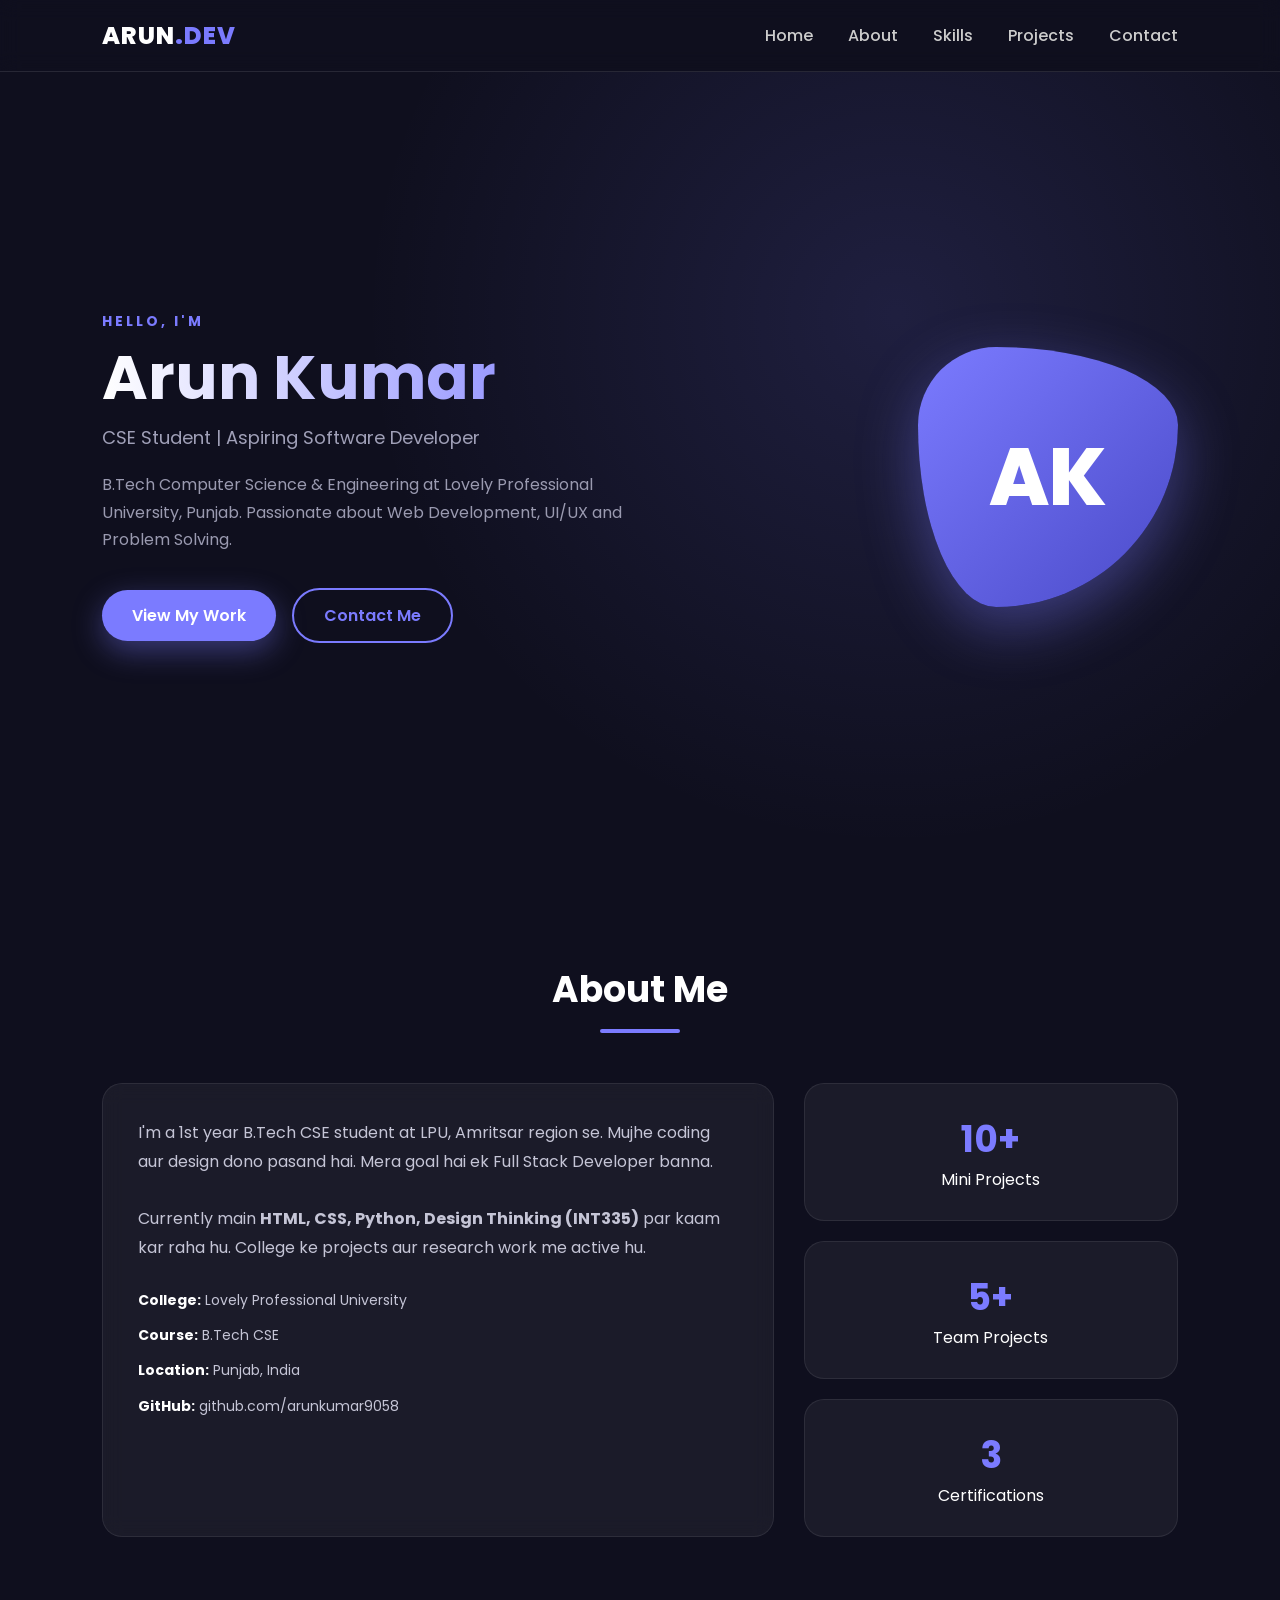
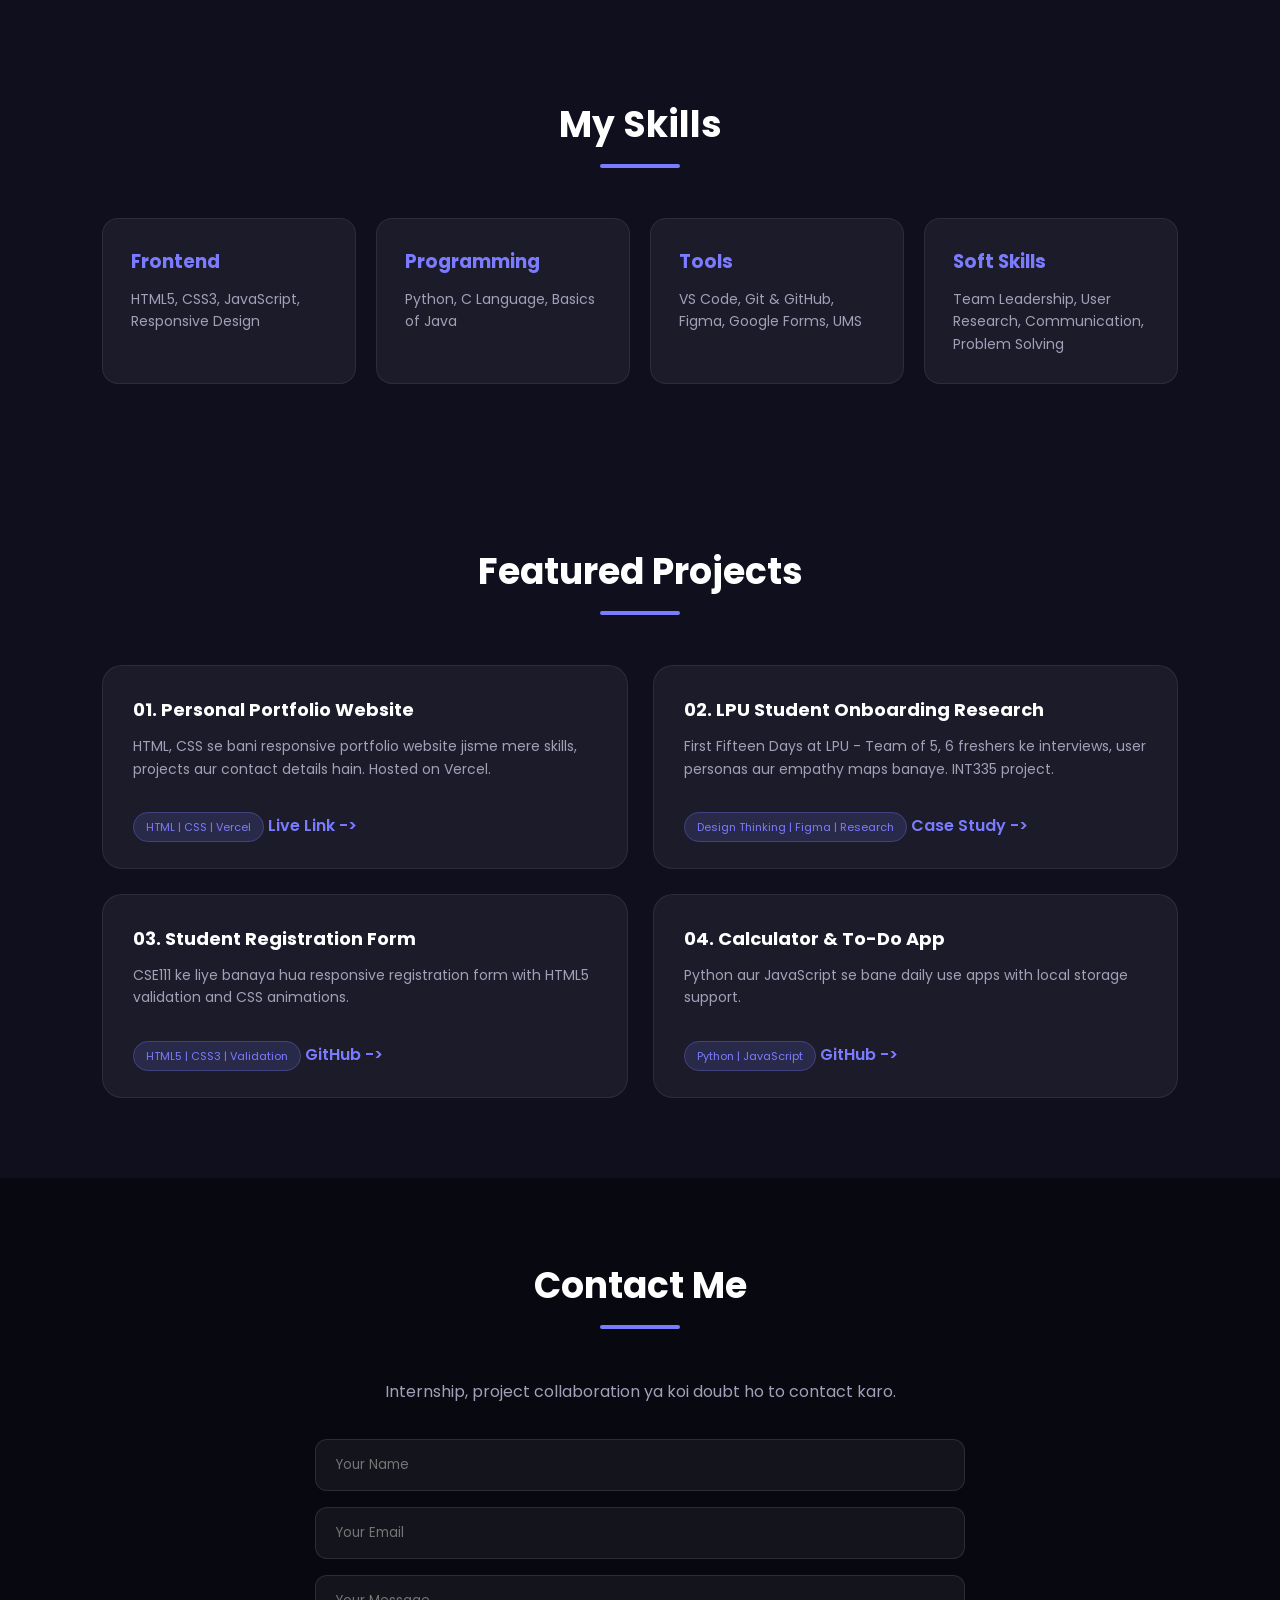
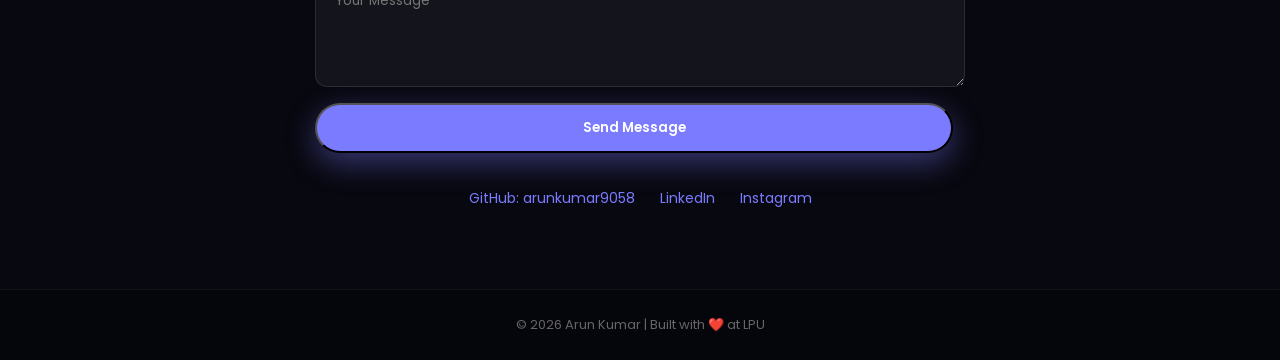
==== index.html @ 92331a38 "Rename portfolio.html to index.html" ====
<!DOCTYPE html>
<html lang="en">
<head>
    <meta charset="UTF-8">
    <meta name="viewport" content="width=device-width, initial-scale=1.0">
    <title>My Portfolio</title>
    <link rel="stylesheet" href="portfolio.css">
</head>
<body>
    <nav>
        <div class="logo">ARUN<span>.DEV</span></div>
        <ul>
            <li><a href="#home">Home</a></li>
            <li><a href="#about">About</a></li>
            <li><a href="#skills">Skills</a></li>
            <li><a href="#projects">Projects</a></li>
            <li><a href="#contact">Contact</a></li>
        </ul>
    </nav>

    <section id="home" class="hero">
        <div class="hero-text">
            <h4>Hello, I'm</h4>
            <h1>Arun Kumar</h1>
            <h2>CSE Student | Aspiring Software Developer</h2>
            <p>B.Tech Computer Science & Engineering at Lovely Professional University, Punjab. Passionate about Web Development, UI/UX and Problem Solving.</p>
            <div class="btns">
                <a href="#projects" class="btn primary">View My Work</a>
                <a href="#contact" class="btn outline">Contact Me</a>
            </div>
        </div>
        <div class="hero-img">
            <div class="circle">AK</div>
        </div>
    </section>

    <section id="about" class="section">
        <h2 class="title">About Me</h2>
        <div class="about-grid">
            <div class="about-card">
                <p>I'm a 1st year B.Tech CSE student at LPU, Amritsar region se. Mujhe coding aur design dono pasand hai. Mera goal hai ek Full Stack Developer banna.</p>
                <br>
                <p>Currently main <strong>HTML, CSS, Python, Design Thinking (INT335)</strong> par kaam kar raha hu. College ke projects aur research work me active hu.</p>
                <div class="info-list">
                    <span><b>College:</b> Lovely Professional University</span>
                    <span><b>Course:</b> B.Tech CSE</span>
                    <span><b>Location:</b> Punjab, India</span>
                    <span><b>GitHub:</b> github.com/arunkumar9058</span>
                </div>
            </div>
            <div class="stats">
                <div class="stat"><h3>10+</h3><p>Mini Projects</p></div>
                <div class="stat"><h3>5+</h3><p>Team Projects</p></div>
                <div class="stat"><h3>3</h3><p>Certifications</p></div>
            </div>
        </div>
    </section>

    <section id="skills" class="section dark">
        <h2 class="title">My Skills</h2>
        <div class="skill-grid">
            <div class="skill-box"><h3>Frontend</h3><p>HTML5, CSS3, JavaScript, Responsive Design</p></div>
            <div class="skill-box"><h3>Programming</h3><p>Python, C Language, Basics of Java</p></div>
            <div class="skill-box"><h3>Tools</h3><p>VS Code, Git & GitHub, Figma, Google Forms, UMS</p></div>
            <div class="skill-box"><h3>Soft Skills</h3><p>Team Leadership, User Research, Communication, Problem Solving</p></div>
        </div>
    </section>

    <section id="projects" class="section">
        <h2 class="title">Featured Projects</h2>
        <div class="project-grid">
            <div class="project-card">
                <h3>01. Personal Portfolio Website</h3>
                <p>HTML, CSS se bani responsive portfolio website jisme mere skills, projects aur contact details hain. Hosted on Vercel.</p>
                <span>HTML | CSS | Vercel</span>
                <a href="#">Live Link -></a>
            </div>
            <div class="project-card">
                <h3>02. LPU Student Onboarding Research</h3>
                <p>First Fifteen Days at LPU - Team of 5, 6 freshers ke interviews, user personas aur empathy maps banaye. INT335 project.</p>
                <span>Design Thinking | Figma | Research</span>
                <a href="#">Case Study -></a>
            </div>
            <div class="project-card">
                <h3>03. Student Registration Form</h3>
                <p>CSE111 ke liye banaya hua responsive registration form with HTML5 validation and CSS animations.</p>
                <span>HTML5 | CSS3 | Validation</span>
                <a href="#">GitHub -></a>
            </div>
            <div class="project-card">
                <h3>04. Calculator & To-Do App</h3>
                <p>Python aur JavaScript se bane daily use apps with local storage support.</p>
                <span>Python | JavaScript</span>
                <a href="#">GitHub -></a>
            </div>
        </div>
    </section>

    <section id="contact" class="section dark">
        <h2 class="title">Contact Me</h2>
        <div class="contact-box">
            <p>Internship, project collaboration ya koi doubt ho to contact karo.</p>
            <form>
                <input type="text" placeholder="Your Name" required>
                <input type="email" placeholder="Your Email" required>
                <textarea placeholder="Your Message" rows="4"></textarea>
                <button type="submit" class="btn primary">Send Message</button>
            </form>
            <div class="socials">
                <a href="#">GitHub: arunkumar9058</a>
                <a href="#">LinkedIn</a>
                <a href="#">Instagram</a>
            </div>
        </div>
    </section>

    <footer>©️ 2026 Arun Kumar | Built with ❤️ at LPU</footer>
</body>
</html>
---- portfolio.css ----
@import url('https://fonts.googleapis.com/css2?family=Poppins:wght@300;400;600;700&display=swap');

*{
    margin:0; padding:0; box-sizing:border-box;
    font-family: 'Poppins', sans-serif;
}
html{ scroll-behavior: smooth; }
body{ background:#0f0f1e; color:#fff; overflow-x:hidden; }

nav{
    display:flex; justify-content:space-between; align-items:center;
    padding:18px 8%; background:rgba(15,15,30,0.8);
    backdrop-filter: blur(10px);
    position:sticky; top:0; z-index:100;
    border-bottom:1px solid rgba(255,255,255,0.1);
}
.logo{ font-weight:800; font-size:24px; letter-spacing:1px; }
.logo span{ color:#7b7bff; }
nav ul{ display:flex; list-style:none; gap:35px; }
nav ul a{ text-decoration:none; color:#ccc; font-weight:500; transition:0.3s; }
nav ul a:hover{ color:#7b7bff; }


.hero{
    display:flex; justify-content:space-between; align-items:center;
    padding:100px 8%; min-height:90vh;
    background: radial-gradient(circle at 70% 30%, rgba(123,123,255,0.15), transparent 50%);
}
.hero-text h4{ color:#7b7bff; letter-spacing:3px; font-size:14px; text-transform:uppercase; }
.hero-text h1{ font-size:62px; line-height:1.1; margin:12px 0; background: linear-gradient(90deg,#fff,#7b7bff); -webkit-background-clip:text; -webkit-text-fill-color:transparent; }
.hero-text h2{ font-size:18px; color:#a0a0b8; font-weight:400; margin-bottom:15px; }
.hero-text p{ margin:20px 0 35px; max-width:520px; color:#9a9ab0; line-height:1.7; }
.btn{ padding:13px 30px; border-radius:50px; text-decoration:none; font-weight:600; display:inline-block; margin-right:12px; transition:0.3s; }
.primary{ background:#7b7bff; color:#fff; box-shadow:0 10px 30px rgba(123,123,255,0.4); }
.primary:hover{ transform:translateY(-3px); box-shadow:0 15px 35px rgba(123,123,255,0.5); }
.outline{ border:2px solid #7b7bff; color:#7b7bff; }
.outline:hover{ background:#7b7bff; color:#fff; }
.circle{
    width:260px; height:260px; background:linear-gradient(135deg,#7b7bff,#4a4ac8);
    border-radius:30% 70% 70% 30% / 30% 30% 70% 70%;
    display:flex; align-items:center; justify-content:center;
    color:#fff; font-size:80px; font-weight:800; 
    box-shadow:0 20px 60px rgba(123,123,255,0.4);
    animation: float 4s ease-in-out infinite;
}
@keyframes float{ 0%,100%{ transform:translateY(0); } 50%{ transform:translateY(-15px); } }


.section{ padding:80px 8%; }
.title{ font-size:36px; text-align:center; margin-bottom:50px; }
.title::after{ content:''; width:80px; height:4px; background:#7b7bff; display:block; margin:12px auto 0; border-radius:2px; }

.about-grid{ display:grid; grid-template-columns:1.8fr 1fr; gap:30px; }
.about-card{ background:rgba(255,255,255,0.05); padding:35px; border-radius:20px; border:1px solid rgba(255,255,255,0.08); backdrop-filter:blur(10px); line-height:1.8; color:#c5c5d6; }
.info-list{ margin-top:25px; display:flex; flex-direction:column; gap:10px; font-size:14px; }
.info-list b{ color:#fff; }
.stats{ display:flex; flex-direction:column; gap:20px; }
.stat{ background:rgba(255,255,255,0.05); padding:28px; text-align:center; border-radius:20px; border:1px solid rgba(255,255,255,0.08); }
.stat h3{ font-size:36px; color:#7b7bff; }

.skill-grid{ display:grid; grid-template-columns:repeat(4,1fr); gap:20px; }
.skill-box{ background:rgba(255,255,255,0.05); padding:28px; border-radius:16px; border:1px solid rgba(255,255,255,0.08); transition:0.3s; }
.skill-box:hover{ transform:translateY(-5px); border-color:#7b7bff; }
.skill-box h3{ margin-bottom:12px; color:#7b7bff; }
.skill-box p{ color:#a0a0b8; font-size:14px; line-height:1.6; }

.project-grid{ display:grid; grid-template-columns:repeat(2,1fr); gap:25px; }
.project-card{ background:rgba(255,255,255,0.05); padding:30px; border-radius:20px; border:1px solid rgba(255,255,255,0.08); transition:0.4s; }
.project-card:hover{ transform:translateY(-10px); background:rgba(255,255,255,0.08); border-color:#7b7bff; }
.project-card h3{ color:#fff; margin-bottom:12px; font-size:18px; }
.project-card p{ color:#a0a0b8; font-size:14px; margin-bottom:15px; line-height:1.6; }
.project-card span{ font-size:11px; background:rgba(123,123,255,0.15); color:#7b7bff; padding:6px 12px; border-radius:20px; border:1px solid rgba(123,123,255,0.3); }
.project-card a{ display:inline-block; margin-top:18px; color:#7b7bff; font-weight:600; text-decoration:none; }

#contact{ background:#080810; }
.contact-box{ max-width:650px; margin:0 auto; text-align:center; }
.contact-box p{ color:#a0a0b8; }
.contact-box form{ display:flex; flex-direction:column; gap:16px; margin-top:35px; }
.contact-box input, .contact-box textarea{ padding:15px 20px; border-radius:12px; border:1px solid rgba(255,255,255,0.1); background:rgba(255,255,255,0.05); color:#fff; outline:none; transition:0.3s; }
.contact-box input:focus, .contact-box textarea:focus{ border-color:#7b7bff; }
.socials{ margin-top:35px; display:flex; justify-content:center; gap:25px; }
.socials a{ color:#7b7bff; text-decoration:none; font-size:14px; }

footer{ text-align:center; padding:25px; background:#05050c; color:#666; font-size:13px; border-top:1px solid rgba(255,255,255,0.05); }

@media(max-width:900px){
    .hero{ flex-direction:column-reverse; text-align:center; gap:50px; padding:60px 8%; }
    .hero-text h1{ font-size:42px; }
    .about-grid, .skill-grid, .project-grid{ grid-template-columns:1fr; }
    nav ul{ display:none; }
}
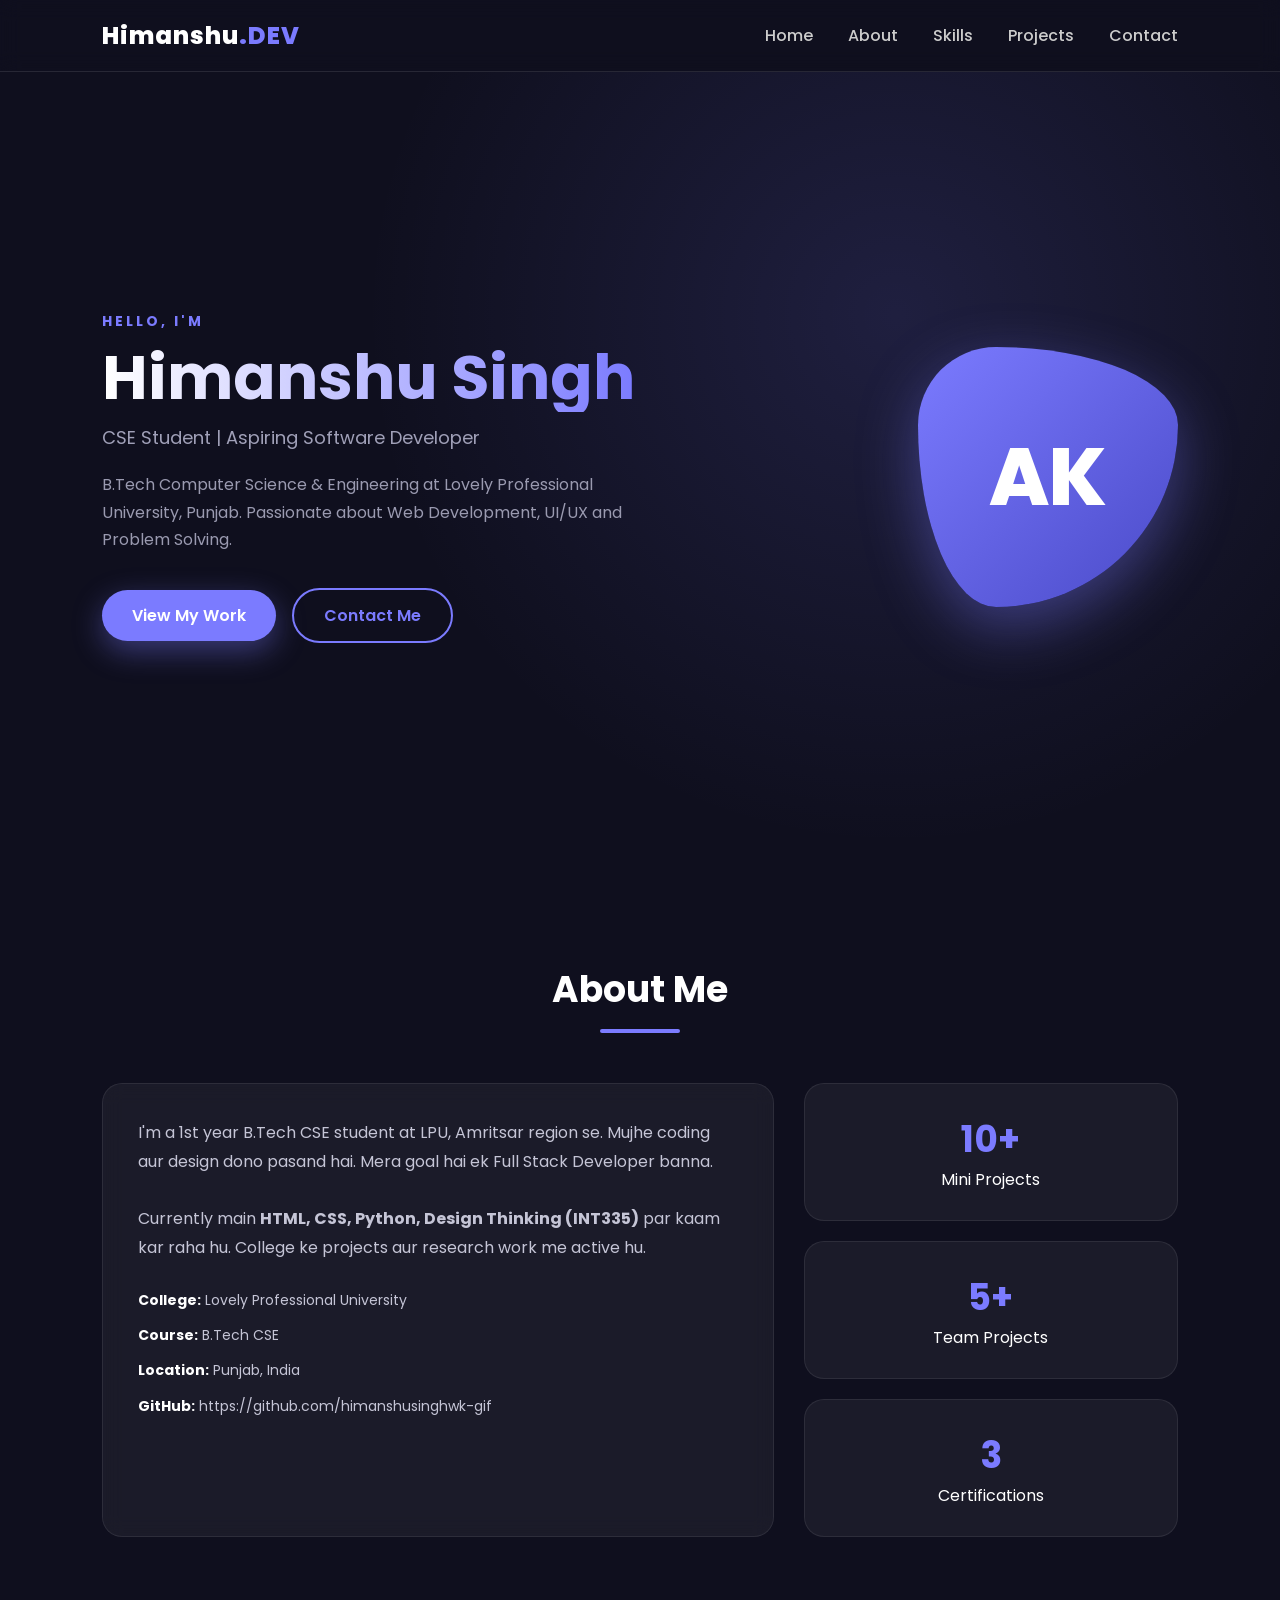
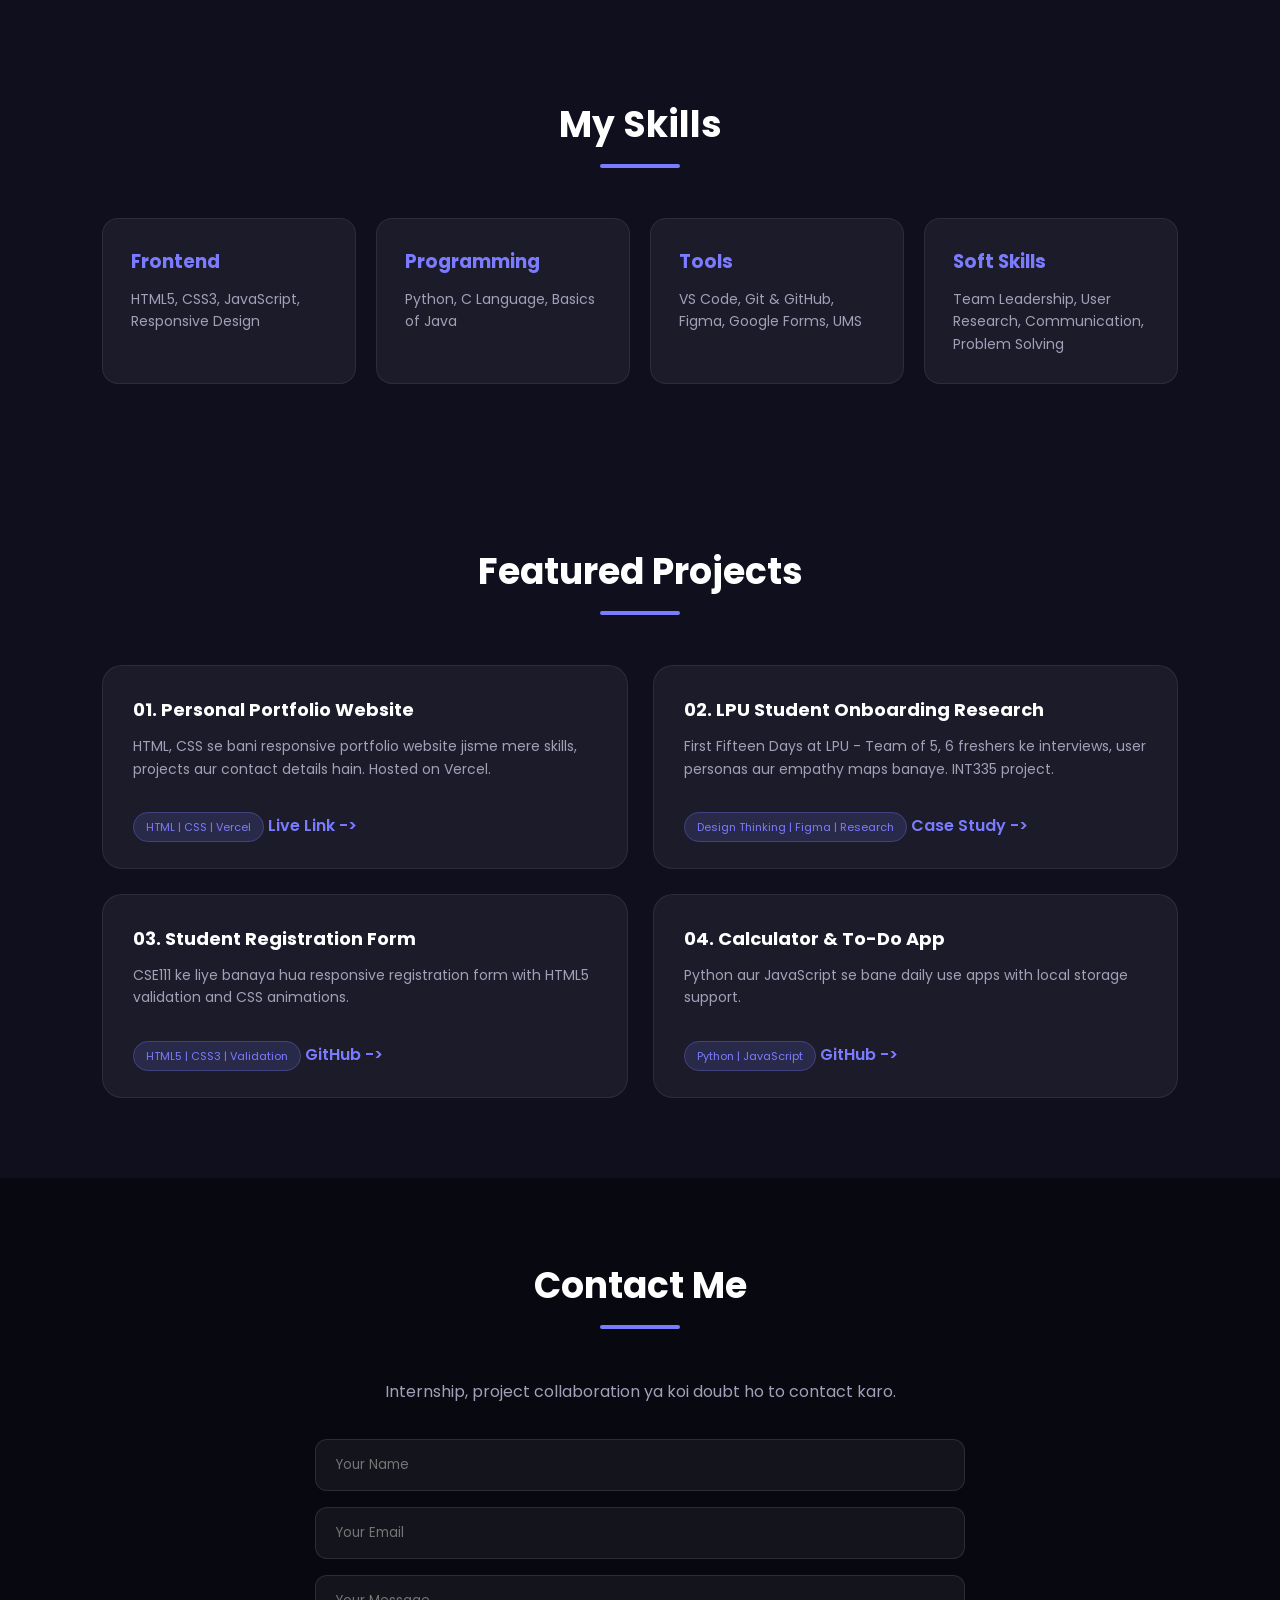
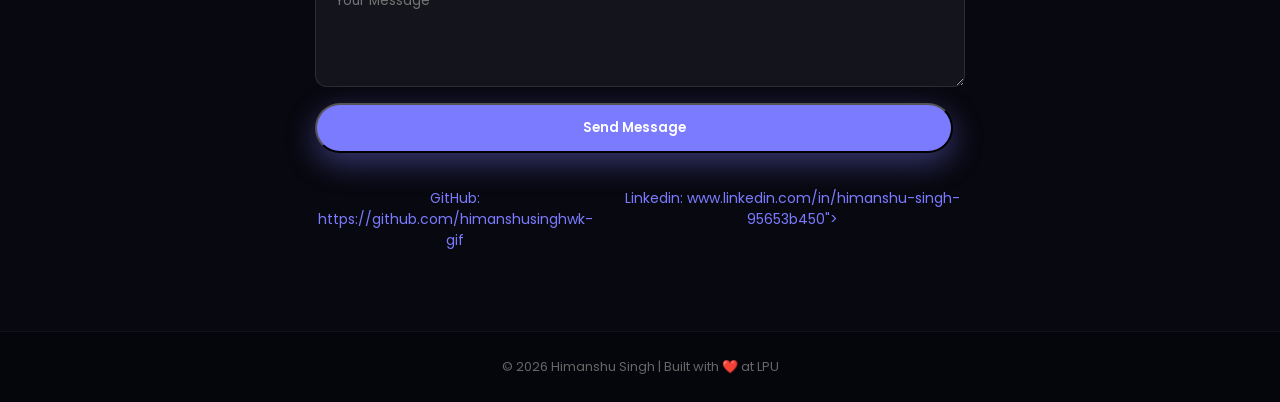
==== commit 978f994e: "Update index.html with Himanshu's details" ====
--- a/index.html
+++ b/index.html
@@ -8,7 +8,7 @@
 </head>
 <body>
     <nav>
-        <div class="logo">ARUN<span>.DEV</span></div>
+        <div class="logo">Himanshu<span>.DEV</span></div>
         <ul>
             <li><a href="#home">Home</a></li>
             <li><a href="#about">About</a></li>
@@ -21,7 +21,7 @@
     <section id="home" class="hero">
         <div class="hero-text">
             <h4>Hello, I'm</h4>
-            <h1>Arun Kumar</h1>
+            <h1>Himanshu Singh</h1>
             <h2>CSE Student | Aspiring Software Developer</h2>
             <p>B.Tech Computer Science & Engineering at Lovely Professional University, Punjab. Passionate about Web Development, UI/UX and Problem Solving.</p>
             <div class="btns">
@@ -45,7 +45,7 @@
                     <span><b>College:</b> Lovely Professional University</span>
                     <span><b>Course:</b> B.Tech CSE</span>
                     <span><b>Location:</b> Punjab, India</span>
-                    <span><b>GitHub:</b> github.com/arunkumar9058</span>
+                    <span><b>GitHub:</b> https://github.com/himanshusinghwk-gif</span>
                 </div>
             </div>
             <div class="stats">
@@ -107,13 +107,12 @@
                 <button type="submit" class="btn primary">Send Message</button>
             </form>
             <div class="socials">
-                <a href="#">GitHub: arunkumar9058</a>
-                <a href="#">LinkedIn</a>
-                <a href="#">Instagram</a>
+                <a href="#">GitHub: https://github.com/himanshusinghwk-gif</a>
+                <a href="#">Linkedin: www.linkedin.com/in/himanshu-singh-95653b450"></a>
             </div>
         </div>
     </section>
 
-    <footer>©️ 2026 Arun Kumar | Built with ❤️ at LPU</footer>
+    <footer>©️ 2026 Himanshu Singh | Built with ❤️ at LPU</footer>
 </body>
 </html>
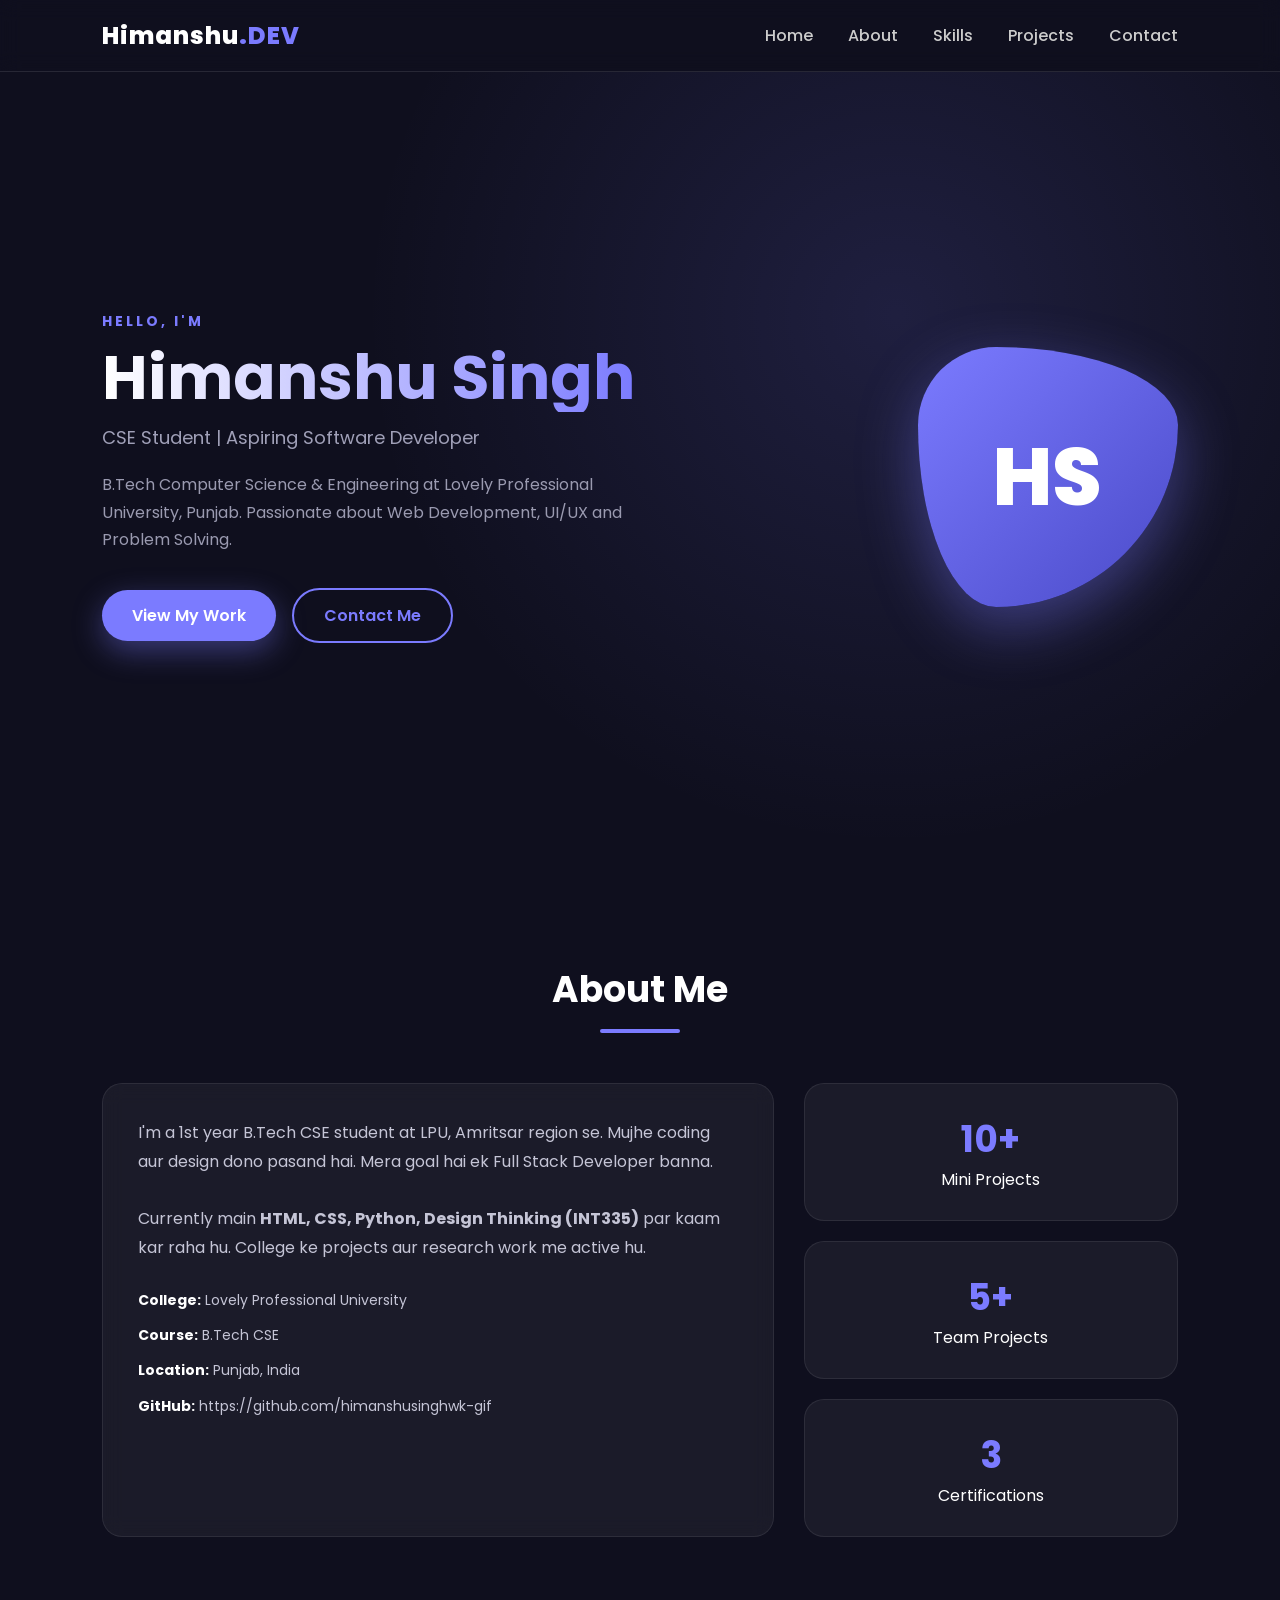
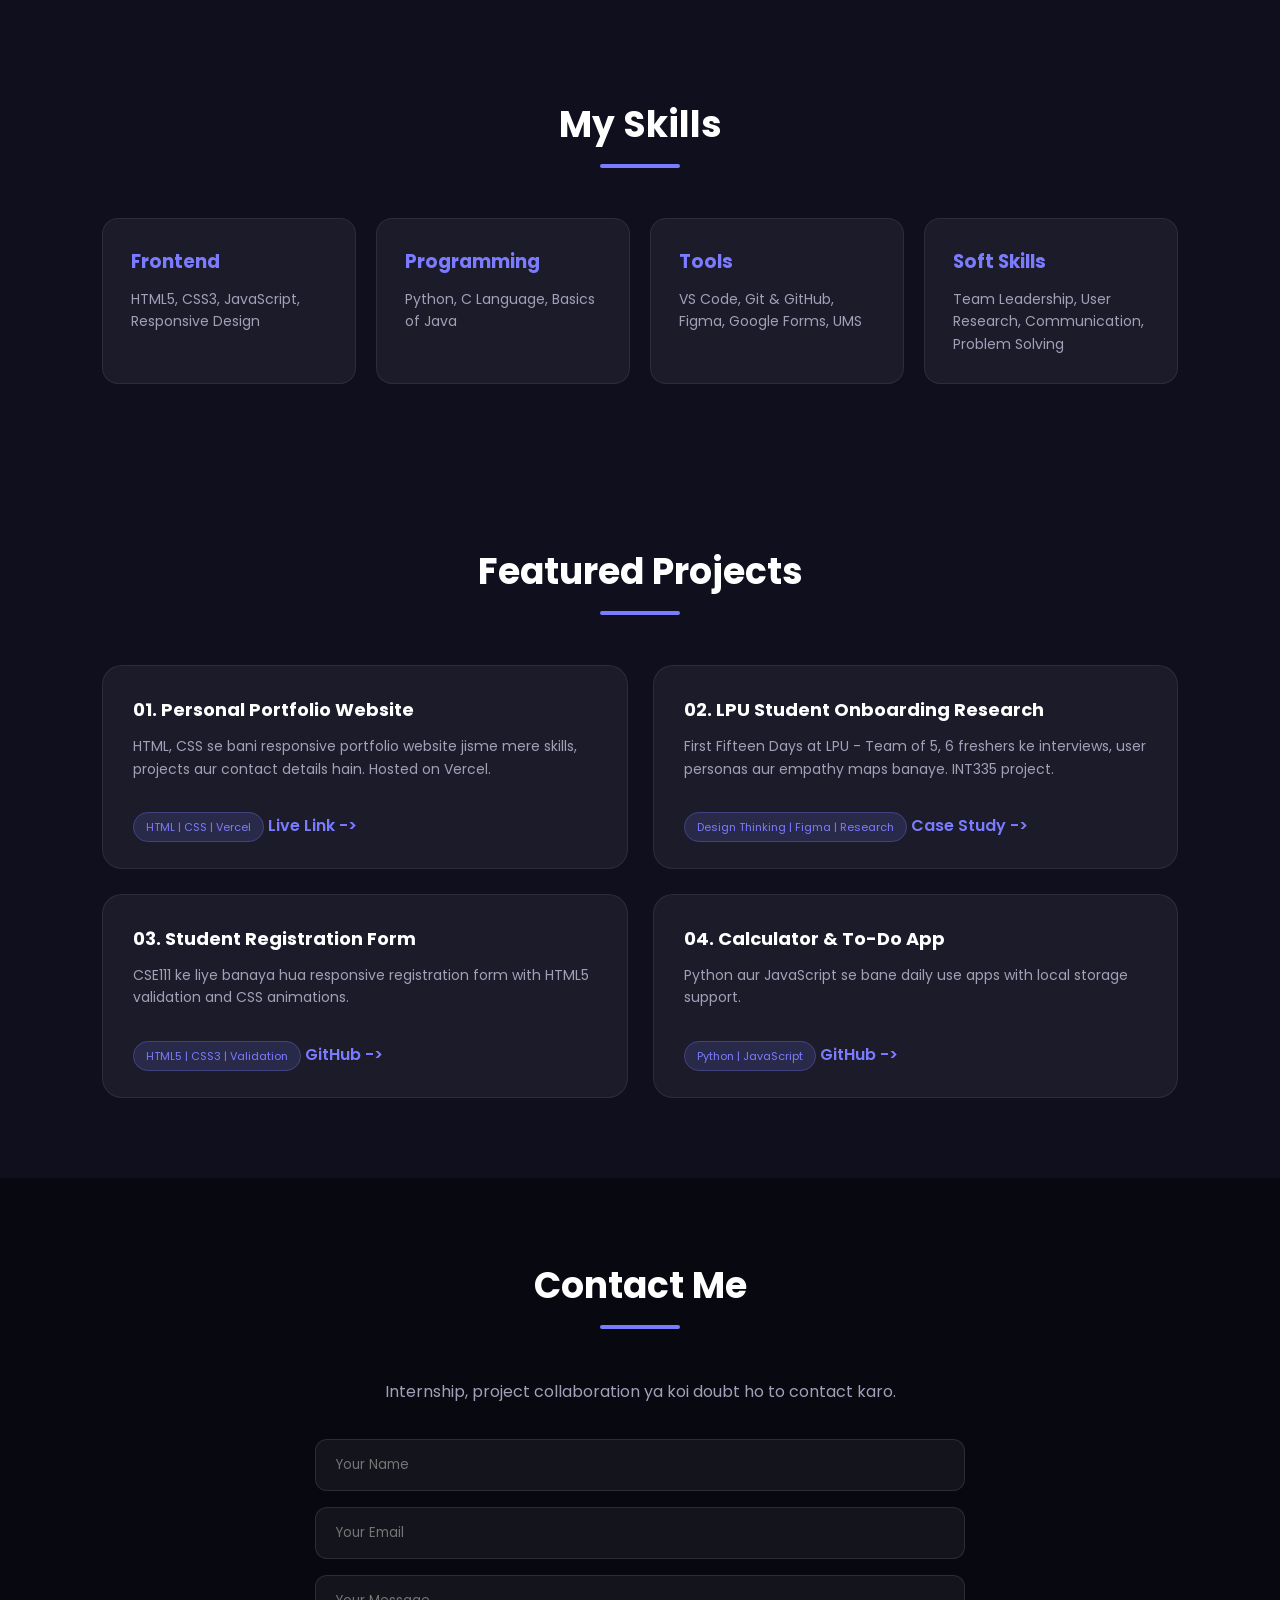
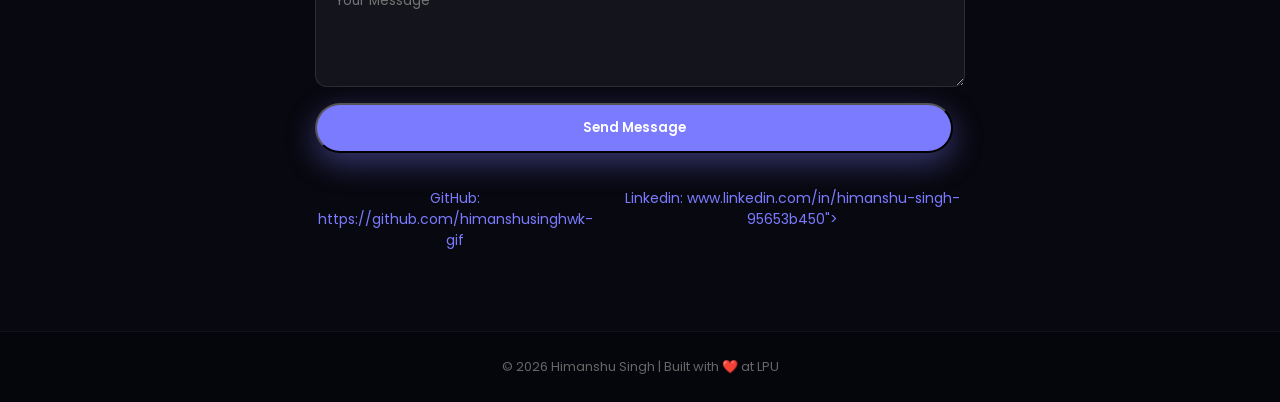
==== commit 41d84909: "Change initials in hero image from 'AK' to 'HS'" ====
--- a/index.html
+++ b/index.html
@@ -30,7 +30,7 @@
             </div>
         </div>
         <div class="hero-img">
-            <div class="circle">AK</div>
+            <div class="circle">HS</div>
         </div>
     </section>
 
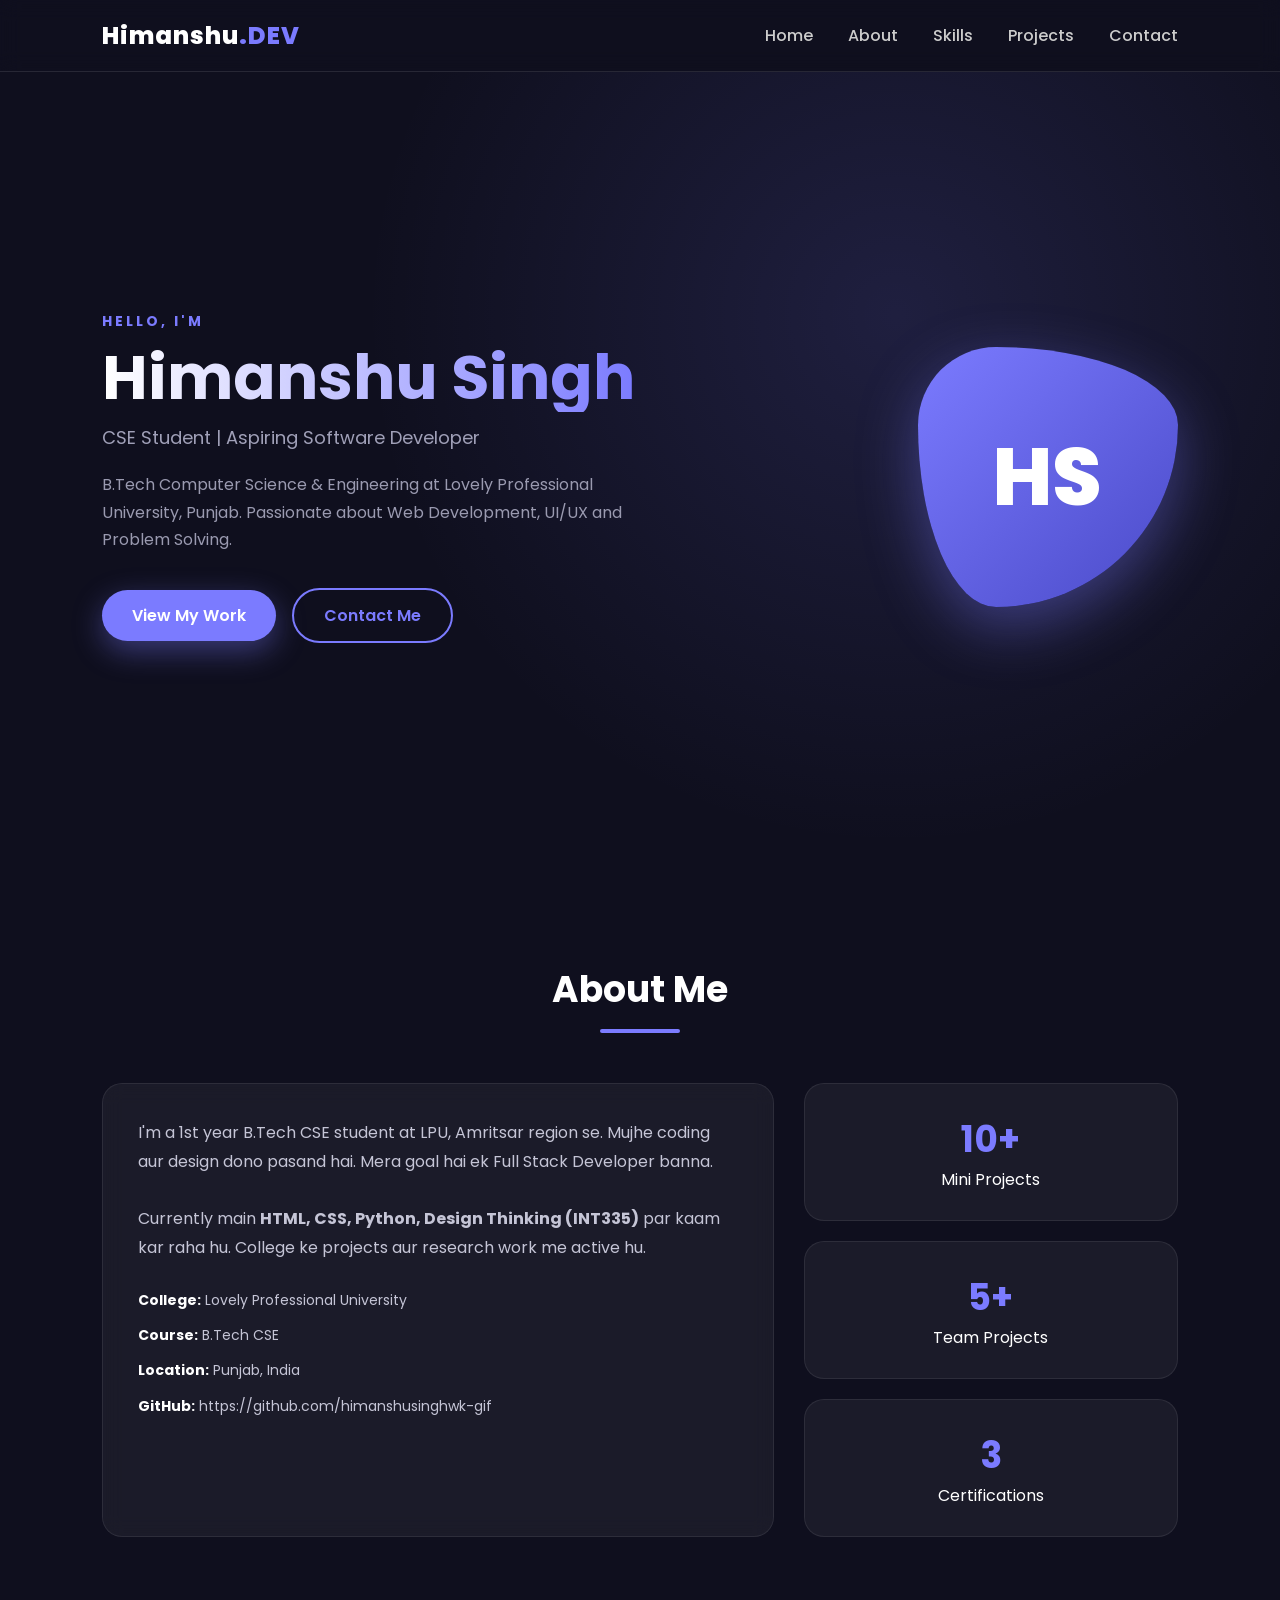
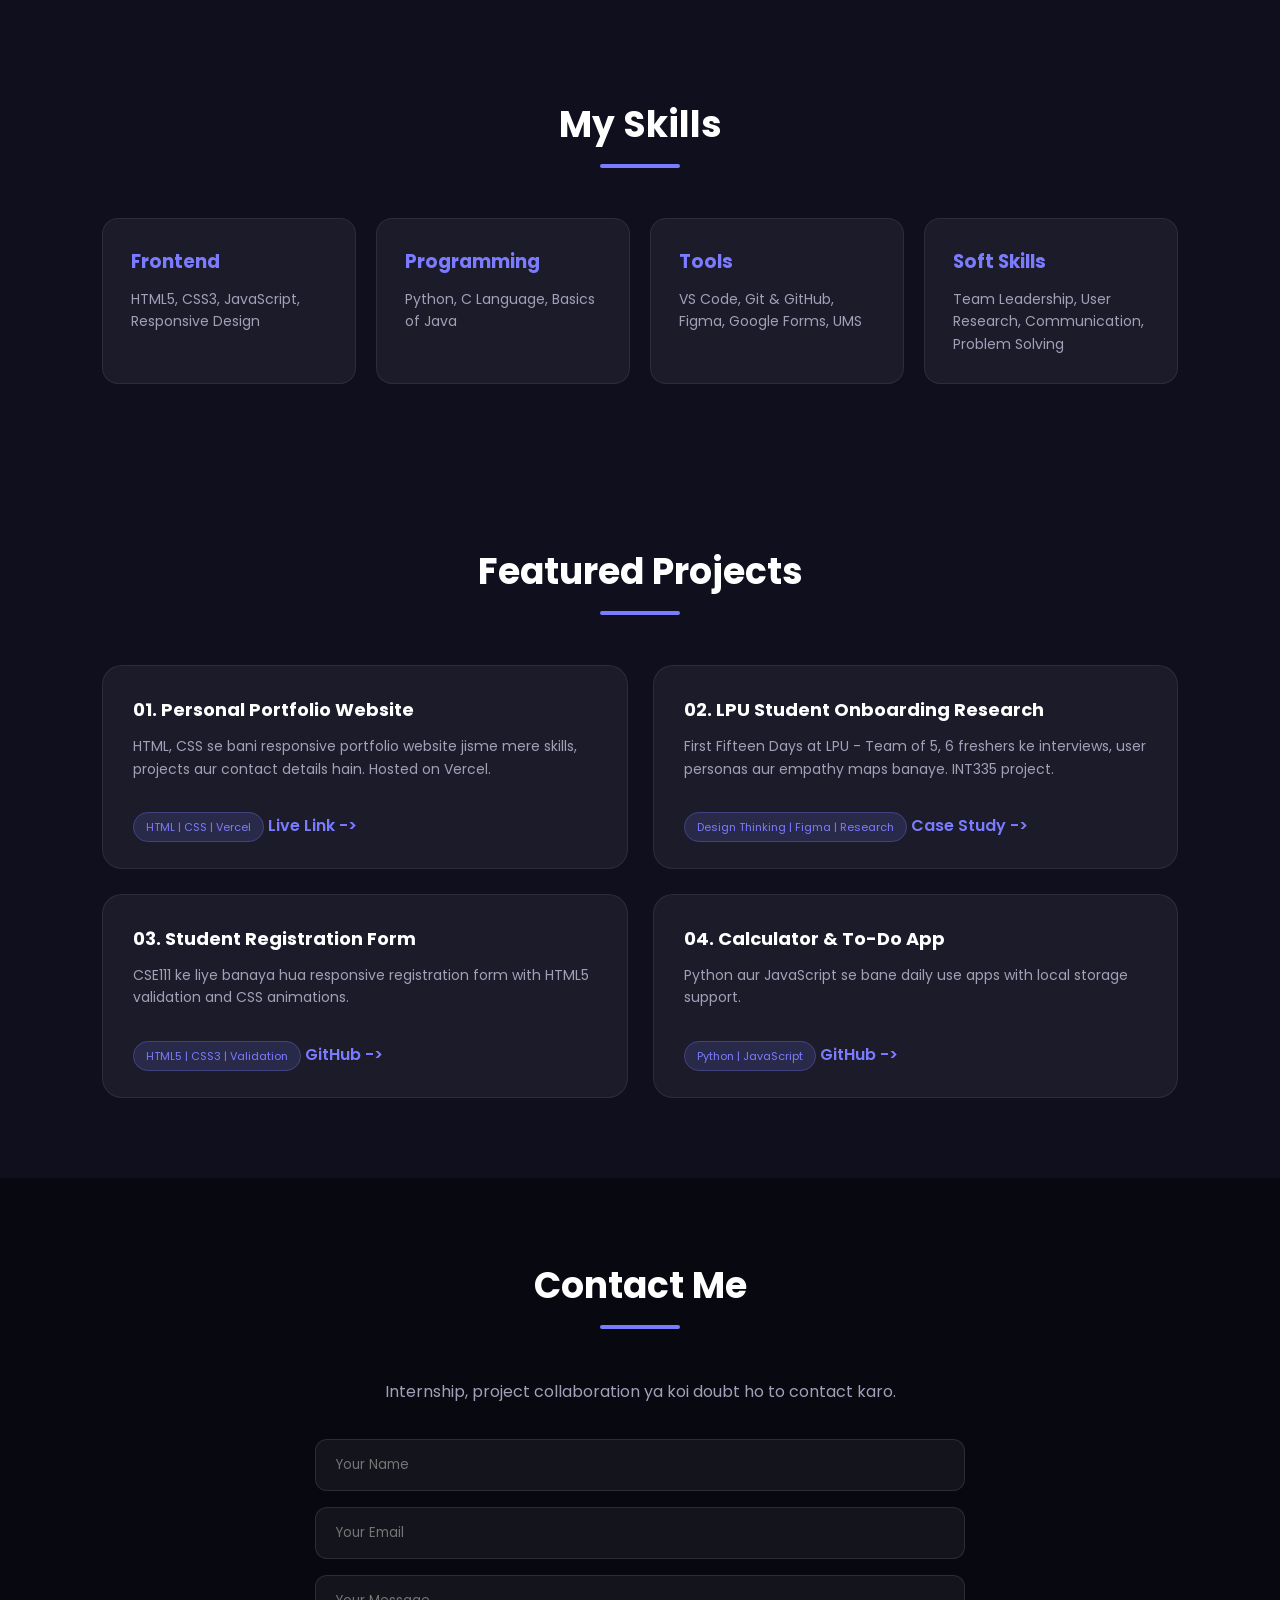
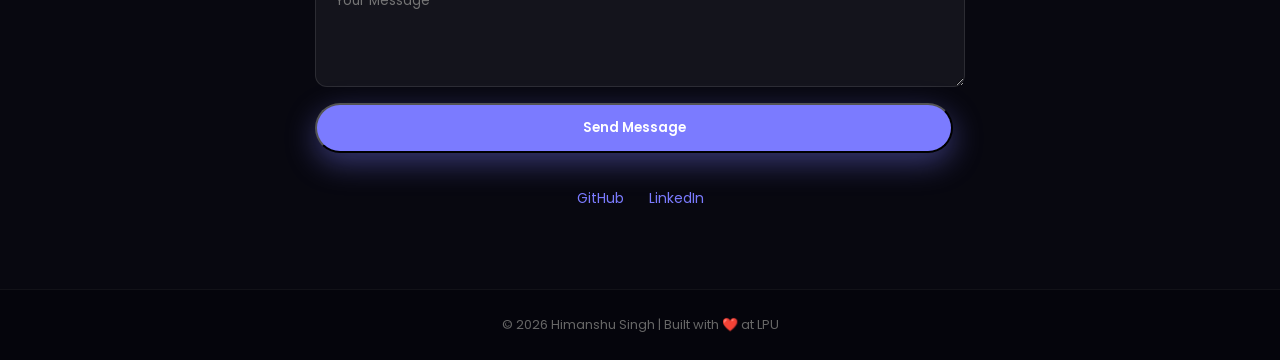
==== commit 4c661bdc: "Update social media links with proper attributes" ====
--- a/index.html
+++ b/index.html
@@ -107,8 +107,8 @@
                 <button type="submit" class="btn primary">Send Message</button>
             </form>
             <div class="socials">
-                <a href="#">GitHub: https://github.com/himanshusinghwk-gif</a>
-                <a href="#">Linkedin: www.linkedin.com/in/himanshu-singh-95653b450"></a>
+                <a href="https://github.com/himanshusinghwk-gif" target="_blank" rel="noopener noreferrer" class="social-btn">GitHub</a>
+                <a href="https://www.linkedin.com/in/himanshu-singh-95653b450" target="_blank" rel="noopener noreferrer" class="social-btn">LinkedIn</a>
             </div>
         </div>
     </section>
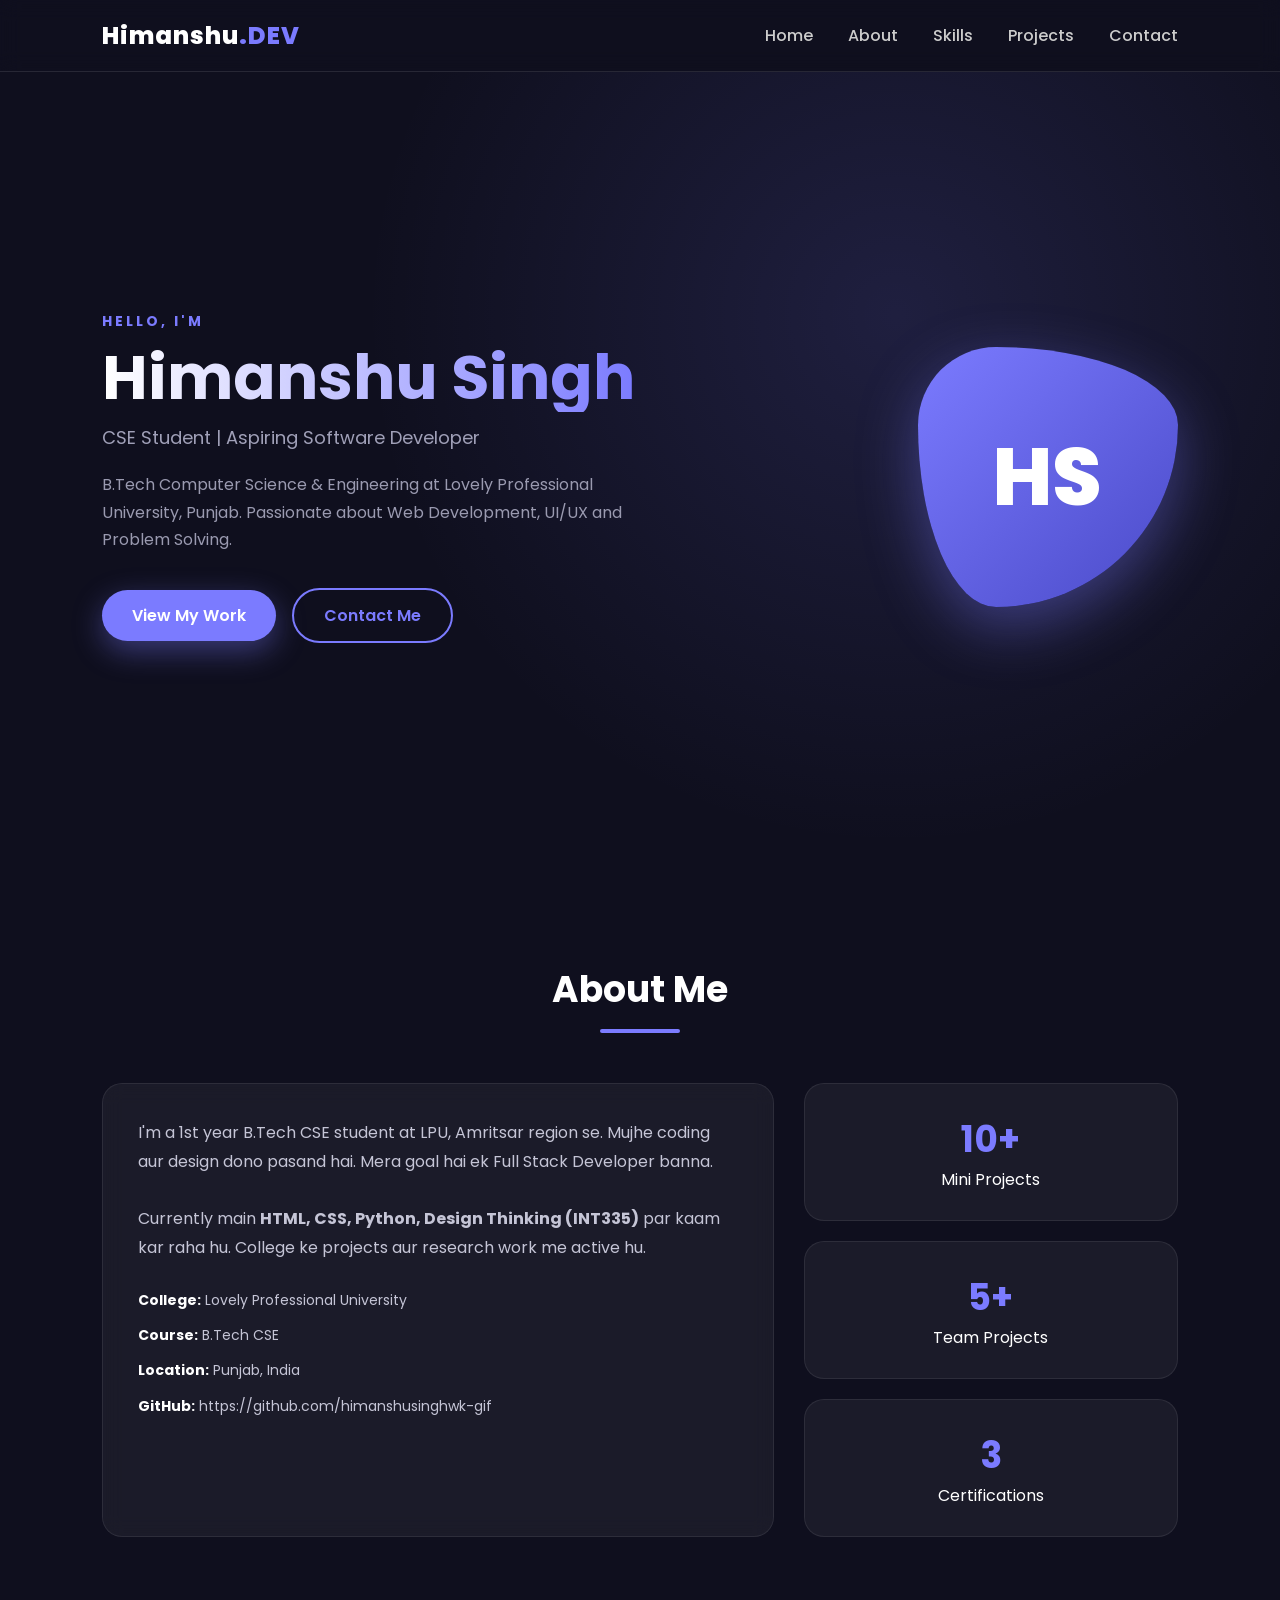
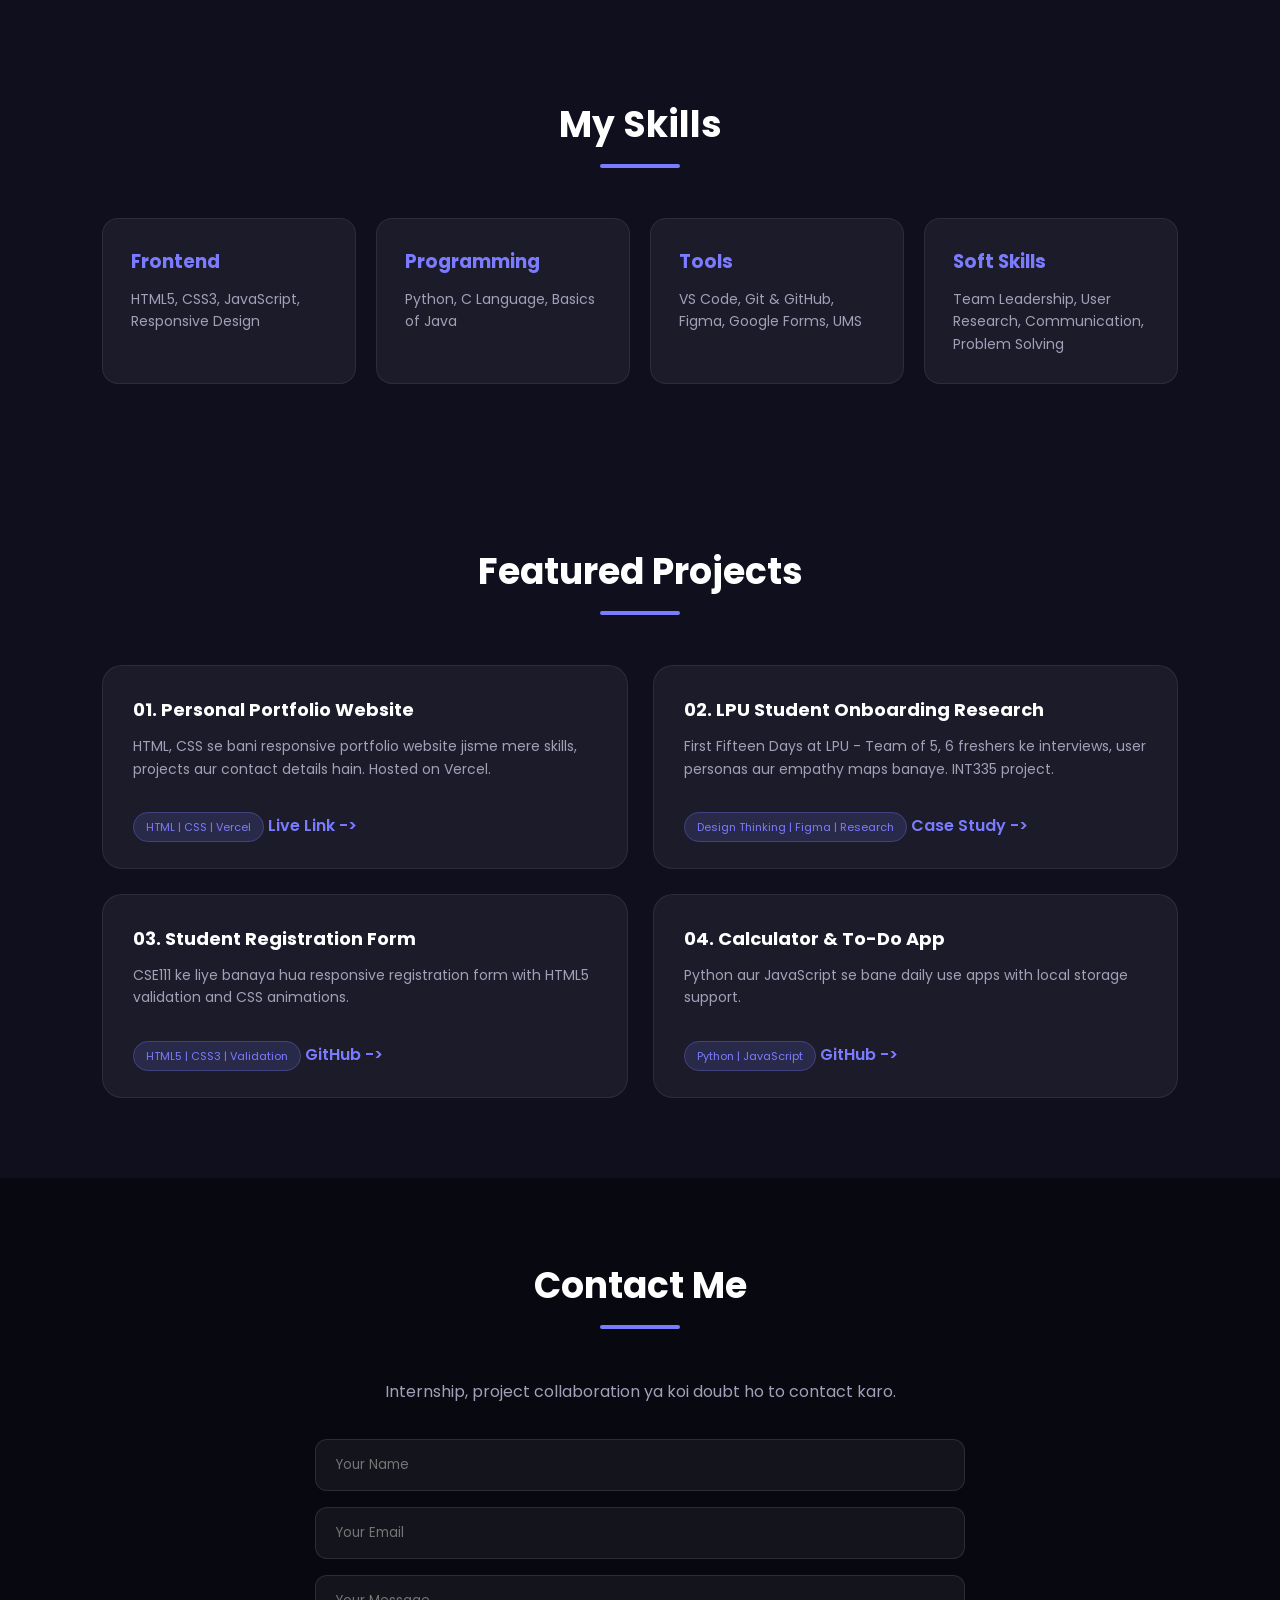
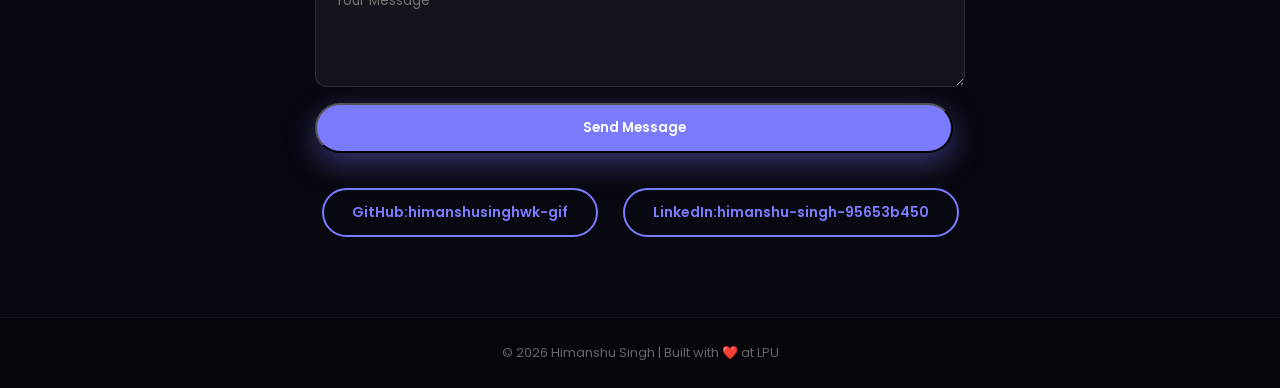
==== commit 4d32a135: "Update social media links in index.html" ====
--- a/index.html
+++ b/index.html
@@ -107,8 +107,8 @@
                 <button type="submit" class="btn primary">Send Message</button>
             </form>
             <div class="socials">
-                <a href="https://github.com/himanshusinghwk-gif" target="_blank" rel="noopener noreferrer" class="social-btn">GitHub</a>
-                <a href="https://www.linkedin.com/in/himanshu-singh-95653b450" target="_blank" rel="noopener noreferrer" class="social-btn">LinkedIn</a>
+                <a href="https://github.com/himanshusinghwk-gif" target="_blank" rel="noopener noreferrer" class="social-btn">GitHub:himanshusinghwk-gif</a>
+                <a href="https://www.linkedin.com/in/himanshu-singh-95653b450" target="_blank" rel="noopener noreferrer" class="social-btn">LinkedIn:himanshu-singh-95653b450</a>
             </div>
         </div>
     </section>
--- a/portfolio.css
+++ b/portfolio.css
@@ -88,4 +88,14 @@
     .hero-text h1{ font-size:42px; }
     .about-grid, .skill-grid, .project-grid{ grid-template-columns:1fr; }
     nav ul{ display:none; }
-}+}
+
+.socials a.social-btn{
+    padding:12px 28px; border:2px solid #7b7bff; border-radius:50px;
+    color:#7b7bff; font-weight:600; font-size:14px; text-decoration:none;
+    transition:0.3s;
+}
+.socials a.social-btn:hover{
+    background:#7b7bff; color:#fff; transform:translateY(-3px);
+    box-shadow:0 10px 25px rgba(123,123,255,0.4);
+}
